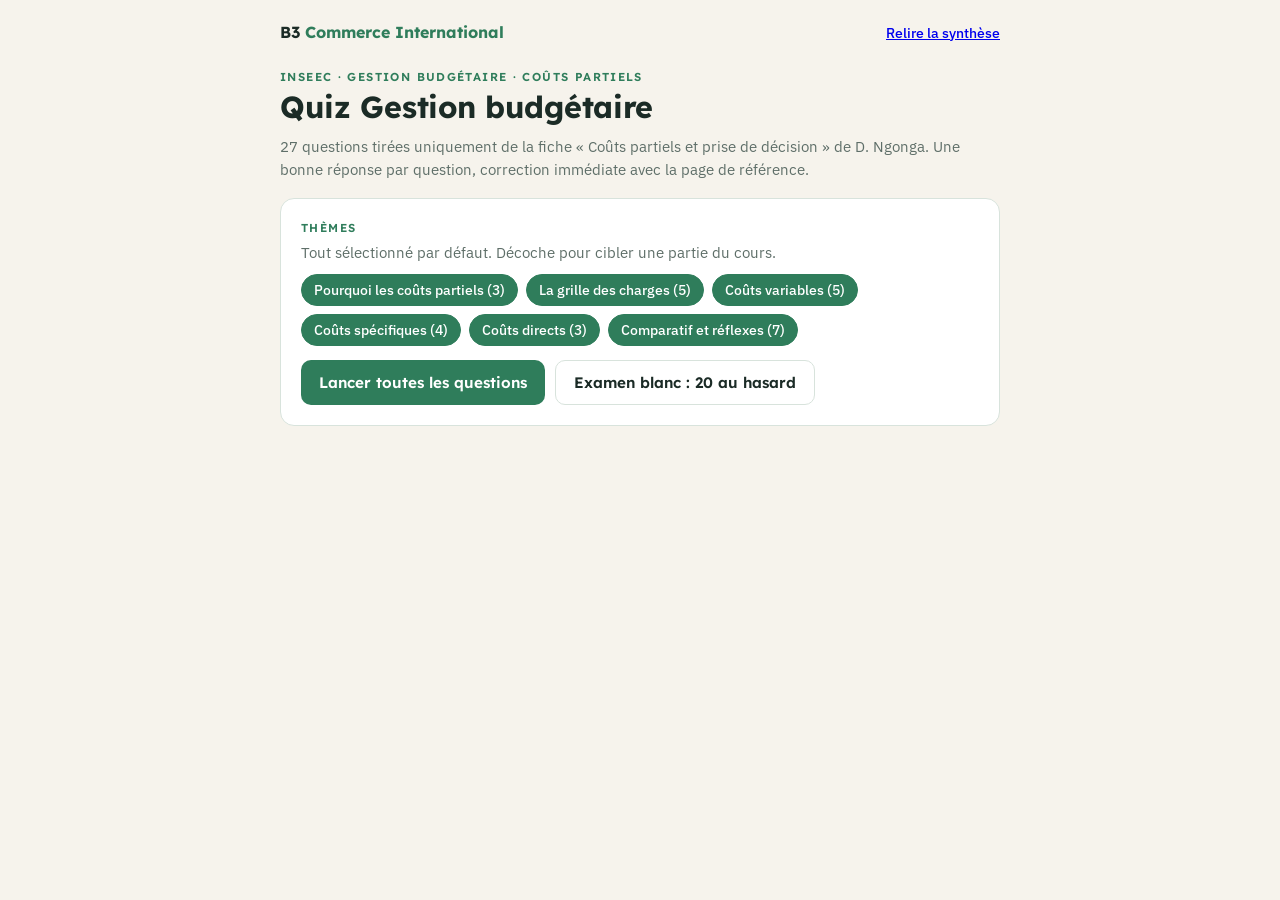
==== gestion-budgetaire/quiz.html @ b4d9fee5 "Gestion budgétaire : synthèse coûts partiels et quiz (27 questions)" ====
<!doctype html>
<html lang="fr">
<head>
<meta charset="utf-8">
<meta name="viewport" content="width=device-width, initial-scale=1, viewport-fit=cover">
<title>Quiz — Gestion budgétaire</title>
<link rel="stylesheet" href="https://fonts.googleapis.com/css2?family=Lexend:wght@500;600;700&family=IBM+Plex+Sans:wght@400;500;600&display=swap">
<style>
/* Layout: one focused card per question, progress rail on top, theme chips under the title; feels like a study app, not a form. */
:root {
  --bg: #f6f3ec; --surface: #ffffff; --fg: #1b2b26; --muted: #5f6f69; --line: #d8e3dc;
  --accent: #2f7d5b; --accent-ink: #ffffff; --warm: #e8694f; --ok-bg: #e4f2ea; --ok-fg: #1f5c41; --ko-bg: #fbe6e1; --ko-fg: #9b3a25;
  --display: "Lexend", "Segoe UI", system-ui, sans-serif; --body: "IBM Plex Sans", "Segoe UI", system-ui, sans-serif;
}
@media (prefers-color-scheme: dark) { :root:not([data-theme="light"]) {
  --bg: #141c19; --surface: #1d2823; --fg: #ecf1ee; --muted: #9fb0a8; --line: #2f3d37;
  --accent: #5cc08f; --accent-ink: #0f1a15; --warm: #f08a70; --ok-bg: #1e3a2d; --ok-fg: #a8e6c4; --ko-bg: #46241c; --ko-fg: #ffb8a4; color-scheme: dark } }
:root[data-theme="dark"] {
  --bg: #141c19; --surface: #1d2823; --fg: #ecf1ee; --muted: #9fb0a8; --line: #2f3d37;
  --accent: #5cc08f; --accent-ink: #0f1a15; --warm: #f08a70; --ok-bg: #1e3a2d; --ok-fg: #a8e6c4; --ko-bg: #46241c; --ko-fg: #ffb8a4; color-scheme: dark }
html,body{margin:0} * { box-sizing: border-box; } body { background: var(--bg); color: var(--fg); font-family: var(--body); font-size: 16px; line-height: 1.5; padding-left: max(16px, env(safe-area-inset-left, 0px)); padding-right: max(16px, env(safe-area-inset-right, 0px)); padding-block: 20px 48px; }
.wrap { max-width: 720px; margin: 0 auto; display: grid; gap: 18px; }
h1 { font-family: var(--display); font-weight: 700; font-size: clamp(1.4rem, 4vw, 1.9rem); margin: 0; letter-spacing: -0.01em; text-wrap: balance; }
.sub { color: var(--muted); margin: 4px 0 0; font-size: .95rem; }
.eyebrow { font-family: var(--display); font-size: .72rem; letter-spacing: .12em; text-transform: uppercase; color: var(--accent); font-weight: 600; }
.panel { background: var(--surface); border: 1px solid var(--line); border-radius: 14px; padding: 20px; }
.chips { display: flex; flex-wrap: wrap; gap: 8px; }
.chip { border: 1px solid var(--line); background: transparent; color: var(--fg); border-radius: 999px; padding: 6px 12px; font: 500 .85rem var(--body); cursor: pointer; }
.chip[aria-pressed="true"] { background: var(--accent); color: var(--accent-ink); border-color: var(--accent); }
.chip:focus-visible, .btn:focus-visible, .opt:focus-visible { outline: 3px solid var(--warm); outline-offset: 2px; }
.modes { display: flex; flex-wrap: wrap; gap: 10px; margin-top: 14px; }
.btn { border: 0; border-radius: 10px; padding: 12px 18px; font: 600 .95rem var(--display); cursor: pointer; background: var(--accent); color: var(--accent-ink); }
.btn.ghost { background: transparent; color: var(--fg); border: 1px solid var(--line); }
.rail { height: 8px; background: var(--line); border-radius: 999px; overflow: hidden; }
.rail > i { display: block; height: 100%; width: 0; background: var(--accent); transition: width .25s; }
.meta { display: flex; justify-content: space-between; gap: 12px; font-size: .85rem; color: var(--muted); font-variant-numeric: tabular-nums; flex-wrap: wrap; }
.qtext { font-family: var(--display); font-weight: 600; font-size: 1.15rem; margin: 8px 0 16px; text-wrap: balance; }
.opts { display: grid; gap: 10px; }
.opt { display: grid; grid-template-columns: 32px 1fr; gap: 12px; align-items: start; text-align: left; width: 100%; background: transparent; color: var(--fg); border: 1px solid var(--line); border-radius: 10px; padding: 12px 14px; font: 400 .98rem var(--body); cursor: pointer; line-height: 1.45; }
.opt:hover:not(:disabled) { border-color: var(--accent); }
.opt b { font-family: var(--display); color: var(--muted); }
.opt.ok { background: var(--ok-bg); border-color: var(--ok-fg); color: var(--ok-fg); } .opt.ok b { color: var(--ok-fg); }
.opt.ko { background: var(--ko-bg); border-color: var(--ko-fg); color: var(--ko-fg); } .opt.ko b { color: var(--ko-fg); }
.opt:disabled { cursor: default; }
.feedback { margin-top: 14px; border-radius: 10px; padding: 12px 14px; font-size: .95rem; }
.feedback.ok { background: var(--ok-bg); color: var(--ok-fg); } .feedback.ko { background: var(--ko-bg); color: var(--ko-fg); }
.feedback .slide { display: inline-block; margin-top: 6px; font: 600 .78rem var(--display); letter-spacing: .06em; text-transform: uppercase; opacity: .85; }
.actions { display: flex; justify-content: space-between; gap: 10px; margin-top: 16px; flex-wrap: wrap; }
.score { text-align: center; }
.big { font-family: var(--display); font-size: clamp(2.6rem, 10vw, 4rem); font-weight: 700; line-height: 1; color: var(--accent); font-variant-numeric: tabular-nums; }
.verdict { font-size: 1.05rem; margin: 10px 0 4px; }
.review { display: grid; gap: 8px; margin-top: 16px; text-align: left; }
.review details { border: 1px solid var(--line); border-radius: 10px; padding: 10px 12px; }
.review summary { cursor: pointer; font-weight: 500; }
.review summary.bad { color: var(--ko-fg); } .review summary.good { color: var(--ok-fg); }
.review p { margin: 8px 0 0; font-size: .92rem; color: var(--muted); }
.best { font-size: .85rem; color: var(--muted); }
@media (prefers-reduced-motion: reduce) { .rail > i { transition: none; } }
</style>
</head>
<body>
<div class="wrap">
  <nav class="top" style="display:flex;justify-content:space-between;align-items:center;gap:12px;flex-wrap:wrap;margin-bottom:6px"><a class="brand" href="../index.html" style="font-family:var(--display);font-weight:700;text-decoration:none;color:var(--fg)">B3 <span style="color:var(--accent)">Commerce International</span></a><a href="synthese.html" style="font:500 .9rem var(--body)">Relire la synthèse</a></nav>
  <header>
    <div class="eyebrow">INSEEC · Gestion budgétaire · coûts partiels</div>
    <h1>Quiz Gestion budgétaire</h1>
    <p class="sub">27 questions tirées uniquement de la fiche « Coûts partiels et prise de décision » de D. Ngonga. Une bonne réponse par question, correction immédiate avec la page de référence.</p>
  </header>

  <section class="panel" id="home">
    <div class="eyebrow">Thèmes</div>
    <p class="sub" style="margin-bottom:10px">Tout sélectionné par défaut. Décoche pour cibler une partie du cours.</p>
    <div class="chips" id="chips"></div>
    <div class="modes">
      <button class="btn" id="startAll">Lancer toutes les questions</button>
      <button class="btn ghost" id="startExam">Examen blanc : 20 au hasard</button>
    </div>
    <p class="best" id="best" hidden></p>
  </section>

  <section class="panel" id="quiz" hidden>
    <div class="meta"><span id="counter"></span><span id="theme"></span><span id="live"></span></div>
    <div class="rail" style="margin:10px 0 6px"><i id="bar"></i></div>
    <p class="qtext" id="qtext"></p>
    <div class="opts" id="opts"></div>
    <div class="feedback" id="fb" hidden></div>
    <div class="actions">
      <button class="btn ghost" id="quit">Arrêter</button>
      <button class="btn" id="next" hidden>Question suivante</button>
    </div>
  </section>

  <section class="panel score" id="result" hidden>
    <div class="eyebrow">Résultat</div>
    <div class="big" id="scoreBig"></div>
    <p class="verdict" id="verdict"></p>
    <p class="sub" id="scoreSub"></p>
    <div class="modes" style="justify-content:center">
      <button class="btn" id="retryWrong" hidden>Rejouer mes erreurs</button>
      <button class="btn ghost" id="backHome">Retour aux thèmes</button>
    </div>
    <div class="review" id="review"></div>
  </section>
</div>
<script>
const BANK = [{"t":"Pourquoi les coûts partiels","q":"Quel est le reproche principal fait aux coûts complets ?","o":["Ils ignorent le chiffre d'affaires","L'affectation des charges indirectes est discutable et arbitraire","Ils ne donnent pas de coût de revient","Ils sont trop rapides"],"a":1,"e":"L'unité d'œuvre passe encore, l'assiette de frais est arbitraire.","s":"Synthèse p.2"},{"t":"Pourquoi les coûts partiels","q":"Pour quel horizon les coûts partiels sont-ils adaptés ?","o":["Long terme","Court terme : sous-traiter, abandonner un produit, ajuster un prix","Fixer un prix de vente qui couvre tout","Les comptes annuels"],"a":1,"e":"Fixer un prix qui couvre tout relève des coûts complets.","s":"Synthèse p.2 et p.15"},{"t":"Pourquoi les coûts partiels","q":"Quelle nouvelle lecture des charges apportent les coûts partiels ?","o":["Directes / indirectes uniquement","Variables / fixes, et plus seulement directes / indirectes","Fixes / exceptionnelles","Internes / externes"],"a":1,"e":"Chaque charge porte deux étiquettes : variable ou fixe, directe ou indirecte.","s":"Synthèse p.2-3"},{"t":"La grille des charges","q":"Le salaire du directeur de production du produit A est une charge :","o":["Variable directe","Fixe directe","Fixe indirecte","Variable indirecte"],"a":1,"e":"Elle est constante et rattachée sans ambiguïté à un produit.","s":"Synthèse p.3"},{"t":"La grille des charges","q":"Le salaire du DG est une charge :","o":["Fixe directe","Fixe indirecte","Variable directe","Variable indirecte"],"a":1,"e":"Il travaille pour tous les produits.","s":"Synthèse p.3 et p.16"},{"t":"La grille des charges","q":"L'énergie partagée entre les produits est une charge :","o":["Variable indirecte","Fixe directe","Variable directe","Fixe indirecte"],"a":0,"e":"Elle bouge avec l'activité mais est commune à tous.","s":"Synthèse p.3"},{"t":"La grille des charges","q":"Les matières premières et une commission par vente sont des charges :","o":["Fixes indirectes","Variables directes","Fixes directes","Variables indirectes"],"a":1,"e":"Elles varient avec l'activité et se rattachent à un produit.","s":"Synthèse p.3"},{"t":"La grille des charges","q":"Dans le compte de résultat différentiel, de quoi part-on ?","o":["Du coût de revient","Du chiffre d'affaires","Des charges fixes","Du résultat"],"a":1,"e":"On retire seulement les coûts qu'on sait imputer, pour obtenir une marge par produit et un résultat global.","s":"Synthèse p.4"},{"t":"Coûts variables","q":"Comment se calcule la marge sur coûts variables (MCV) ?","o":["CA − coûts fixes","CA − coûts variables","CA − coûts directs","CA − coût de revient"],"a":1,"e":"Puis MCV totale − coûts fixes en bloc = résultat global.","s":"Synthèse p.6"},{"t":"Coûts variables","q":"Un produit a une MCV positive : que fait-on ?","o":["On l'abandonne","On le garde : il aide à payer les charges fixes","On augmente son prix","On le sous-traite"],"a":1,"e":"MCV ≤ 0 → abandon à court terme.","s":"Synthèse p.6"},{"t":"Coûts variables","q":"Dans l'exemple CASSIS, quelle est la MCV de la chaise B ?","o":["−8 000 €","+22 500 €","+60 000 €","+12 000 €"],"a":1,"e":"B perd 8 000 € en coûts complets mais rapporte 22 500 € de marge ; sans elle, A seule (60 000) ne couvre pas 70 500 € de CF.","s":"Synthèse p.7"},{"t":"Coûts variables","q":"Dans le cas BASALT, pourquoi garde-t-on la République tchèque ?","o":["Son CA est le plus élevé","Sa MCV est positive (+31 500 €) ; son déficit venait d'une répartition contestable des CF","Elle a le plus de séjours","Le résultat global augmente"],"a":1,"e":"Résultat global inchangé : 58 200 €.","s":"Synthèse p.8"},{"t":"Coûts variables","q":"Quelle limite de la méthode des coûts variables est citée ?","o":["Elle ne donne plus de résultat par produit, seulement global","Elle ignore le CA","Elle est réservée au long terme","Elle impute les charges fixes"],"a":0,"e":"Évaluer les charges variables indirectes demande aussi de l'expertise.","s":"Synthèse p.6"},{"t":"Coûts spécifiques","q":"Le coût spécifique d'un produit, c'est :","o":["Ses coûts variables seuls","Ses coûts variables + ses coûts fixes directs","Tous ses coûts","Ses coûts fixes indirects"],"a":1,"e":"CA − CV = MCV ; MCV − CF directes = MCS.","s":"Synthèse p.9-10"},{"t":"Coûts spécifiques","q":"Une MCS négative conduit à :","o":["Garder le produit","Restructurer (réduire les CF directes) ou abandonner","Augmenter la production","Répartir les CF communes"],"a":1,"e":"Les charges fixes directes disparaissent avec le produit.","s":"Synthèse p.10"},{"t":"Coûts spécifiques","q":"Dans le cas DELCOURT, quelle est la MCS du modèle ALBER ?","o":["+275 000 €","−40 550 €","+118 000 €","+31 750 €"],"a":1,"e":"MCV +275 000 − CF directes 315 550 = −40 550 € : restructurer ALBER ou l'abandonner.","s":"Synthèse p.11"},{"t":"Coûts spécifiques","q":"Dans DELCOURT, le résultat global de l'entreprise est :","o":["+77 450 €","+31 750 €","+118 000 €","−40 550 €"],"a":1,"e":"MCS totale 77 450 − CF communes 45 700 = 31 750 €.","s":"Synthèse p.11"},{"t":"Coûts directs","q":"Dans la méthode des coûts directs, on impute :","o":["Seulement les coûts variables","Tout ce qui est direct (variable ou fixe), rien d'indirect","Tout ce qui est fixe","Les coûts indirects"],"a":1,"e":"CA − coûts directs = MCD ; MCD − coûts indirects (en bloc) = résultat global.","s":"Synthèse p.12-13"},{"t":"Coûts directs","q":"Quand la méthode des coûts directs est-elle idéale ?","o":["Quand il n'y a pas de charges fixes","Quand les charges indirectes pèsent lourd et qu'on ne sait pas les répartir","Quand tous les coûts sont variables","Pour fixer un prix"],"a":1,"e":"Exemple BAEGA : MCD +30 000 et +25 000, résultat +12 000 €.","s":"Synthèse p.13"},{"t":"Coûts directs","q":"Dans l'exemple BAEGA, la MCD de la montre A est :","o":["+25 000 €","+30 000 €","+55 000 €","+12 000 €"],"a":1,"e":"120 000 − 90 000 = 30 000 € ; montre B : 112 500 − 87 500 = 25 000 €.","s":"Synthèse p.13"},{"t":"Comparatif et réflexes","q":"Quelle marge décide dans chacune des trois méthodes ?","o":["MCV, MCS, MCD","MCD, MCV, MCS","Résultat, MCV, MCS","MCS, MCD, MCV"],"a":0,"e":"Coûts variables → MCV ; coûts spécifiques → MCS ; coûts directs → MCD.","s":"Synthèse p.14"},{"t":"Comparatif et réflexes","q":"Quand privilégier la méthode des coûts spécifiques ?","o":["Quand on ne sait rien répartir","Quand on sait identifier des charges fixes directes par produit","Quand il n'y a que des charges variables","Pour les comptes annuels"],"a":1,"e":"Coûts variables : beaucoup de CF indirectes impossibles à répartir ; coûts directs : charges indirectes lourdes.","s":"Synthèse p.14"},{"t":"Comparatif et réflexes","q":"Entre coûts complets, variables, spécifiques et directs, le résultat global…","o":["Change selon la méthode","Ne change jamais, seule la ventilation change","Est toujours nul","Est le plus élevé en coûts directs"],"a":1,"e":"Même total : 12 000 € chez CASSIS, COMM1 et BAEGA.","s":"Synthèse p.15"},{"t":"Comparatif et réflexes","q":"Un texte donne le « coût de revient » de chaque produit. De quelle méthode s'agit-il ?","o":["Coûts variables","Coûts complets","Coûts spécifiques","Coûts directs"],"a":1,"e":"Pour les coûts partiels il faut la répartition variable / fixe ou direct / indirect.","s":"Synthèse p.15-16"},{"t":"Comparatif et réflexes","q":"« Charges fixes globales, non imputables, communes » désigne des charges :","o":["Directes","Indirectes","Variables","De production"],"a":1,"e":"« Charges fixes de production du modèle X » → directes.","s":"Synthèse p.15"},{"t":"Comparatif et réflexes","q":"Un produit a une MCV de +5 000 € mais un résultat de −3 000 € en coûts complets. On le supprime ?","o":["Oui, il est déficitaire","Non : sa marge couvre une partie des CF communes, le supprimer aggraverait le résultat","Oui, si son CA est faible","On ne peut pas savoir"],"a":1,"e":"Une marge positive = on garde.","s":"Synthèse p.16"},{"t":"Comparatif et réflexes","q":"Quel est le module suivant annoncé ?","o":["Les coûts complets","Seuil de rentabilité et risque d'exploitation","Le budget de trésorerie","Les écarts sur charges"],"a":1,"e":"Fin de la fiche : « Module suivant : seuil de rentabilité et risque d'exploitation ».","s":"Synthèse p.17"}];
const THEMES = [...new Set(BANK.map(q => q.t))];
const $ = id => document.getElementById(id);
let selected = new Set(THEMES), queue = [], idx = 0, score = 0, wrong = [], mode = "all";
const ls = { get(k){ try { return localStorage.getItem(k); } catch(e){ return null; } }, set(k,v){ try { localStorage.setItem(k,v); } catch(e){} } };

function renderChips(){
  $("chips").innerHTML = "";
  THEMES.forEach(t => {
    const n = BANK.filter(q => q.t === t).length;
    const b = document.createElement("button");
    b.className = "chip"; b.type = "button"; b.textContent = `${t} (${n})`;
    b.setAttribute("aria-pressed", selected.has(t));
    b.onclick = () => { selected.has(t) ? selected.delete(t) : selected.add(t); if (!selected.size) selected.add(t); renderChips(); };
    $("chips").appendChild(b);
  });
  const best = ls.get("best-exam");
  $("best").hidden = !best; if (best) $("best").textContent = `Meilleur examen blanc : ${best}/20`;
}
function shuffle(a){ for (let i = a.length - 1; i > 0; i--) { const j = Math.floor(Math.random() * (i + 1)); [a[i], a[j]] = [a[j], a[i]]; } return a; }
function start(list, m){
  mode = m; queue = list; idx = 0; score = 0; wrong = [];
  $("home").hidden = true; $("result").hidden = true; $("quiz").hidden = false;
  show();
}
function show(){
  const q = queue[idx];
  $("counter").textContent = `Question ${idx + 1} / ${queue.length}`;
  $("theme").textContent = q.t;
  $("live").textContent = `Score ${score}`;
  $("bar").style.width = (idx / queue.length * 100) + "%";
  $("qtext").textContent = q.q;
  $("fb").hidden = true; $("next").hidden = true;
  const opts = $("opts"); opts.innerHTML = "";
  q.o.forEach((o, i) => {
    const b = document.createElement("button"); b.className = "opt"; b.type = "button";
    b.innerHTML = `<b>${"ABCD"[i]}</b><span></span>`; b.lastChild.textContent = o;
    b.onclick = () => answer(i);
    opts.appendChild(b);
  });
  window.scrollTo({ top: 0, behavior: "smooth" });
}
function answer(i){
  const q = queue[idx]; const btns = [...$("opts").children];
  btns.forEach((b, j) => { b.disabled = true; if (j === q.a) b.classList.add("ok"); else if (j === i) b.classList.add("ko"); });
  const good = i === q.a; if (good) score++; else wrong.push(q);
  const fb = $("fb"); fb.hidden = false; fb.className = "feedback " + (good ? "ok" : "ko");
  fb.innerHTML = `<strong>${good ? "Bonne réponse." : "Non, la bonne réponse est " + "ABCD"[q.a] + "."}</strong> <span></span><br><span class="slide">Source : ${q.s}</span>`;
  fb.querySelector("span").textContent = q.e;
  $("live").textContent = `Score ${score}`;
  $("next").hidden = false; $("next").textContent = idx + 1 < queue.length ? "Question suivante" : "Voir le résultat";
  $("next").focus();
}
$("next").onclick = () => { idx++; idx < queue.length ? show() : finish(); };
$("quit").onclick = () => { $("quiz").hidden = true; $("home").hidden = false; };
function finish(){
  $("quiz").hidden = true; $("result").hidden = false;
  const n = queue.length, pct = Math.round(score / n * 100);
  $("scoreBig").textContent = `${score} / ${n}`;
  $("verdict").textContent = pct >= 90 ? "Tu es prêt pour l'examen." : pct >= 70 ? "Solide. Revois les thèmes en rouge ci-dessous." : pct >= 50 ? "Ça passe, mais relis les parties citées avant l'examen." : "Reprends le cours thème par thème, puis rejoue tes erreurs.";
  $("scoreSub").textContent = `${pct} % de bonnes réponses · ${wrong.length} erreur${wrong.length > 1 ? "s" : ""}`;
  if (mode === "exam") { const b = Number(ls.get("best-exam") || 0); if (score > b) ls.set("best-exam", String(score)); }
  $("retryWrong").hidden = !wrong.length;
  const rv = $("review"); rv.innerHTML = "";
  queue.forEach((q, k) => {
    const d = document.createElement("details"); const bad = wrong.includes(q);
    const s = document.createElement("summary"); s.className = bad ? "bad" : "good"; s.textContent = `${k + 1}. ${q.q}`;
    const p = document.createElement("p"); p.textContent = `Réponse ${"ABCD"[q.a]} : ${q.o[q.a]} — ${q.e} (source : ${q.s})`;
    d.append(s, p); if (bad) d.open = true; rv.appendChild(d);
  });
  window.scrollTo({ top: 0, behavior: "smooth" });
}
$("retryWrong").onclick = () => start(shuffle([...wrong]), "retry");
$("backHome").onclick = () => { $("result").hidden = true; $("home").hidden = false; renderChips(); };
$("startAll").onclick = () => start(BANK.filter(q => selected.has(q.t)), "all");
$("startExam").onclick = () => start(shuffle(BANK.filter(q => selected.has(q.t))).slice(0, 20), "exam");
renderChips();
</script>
</body>
</html>
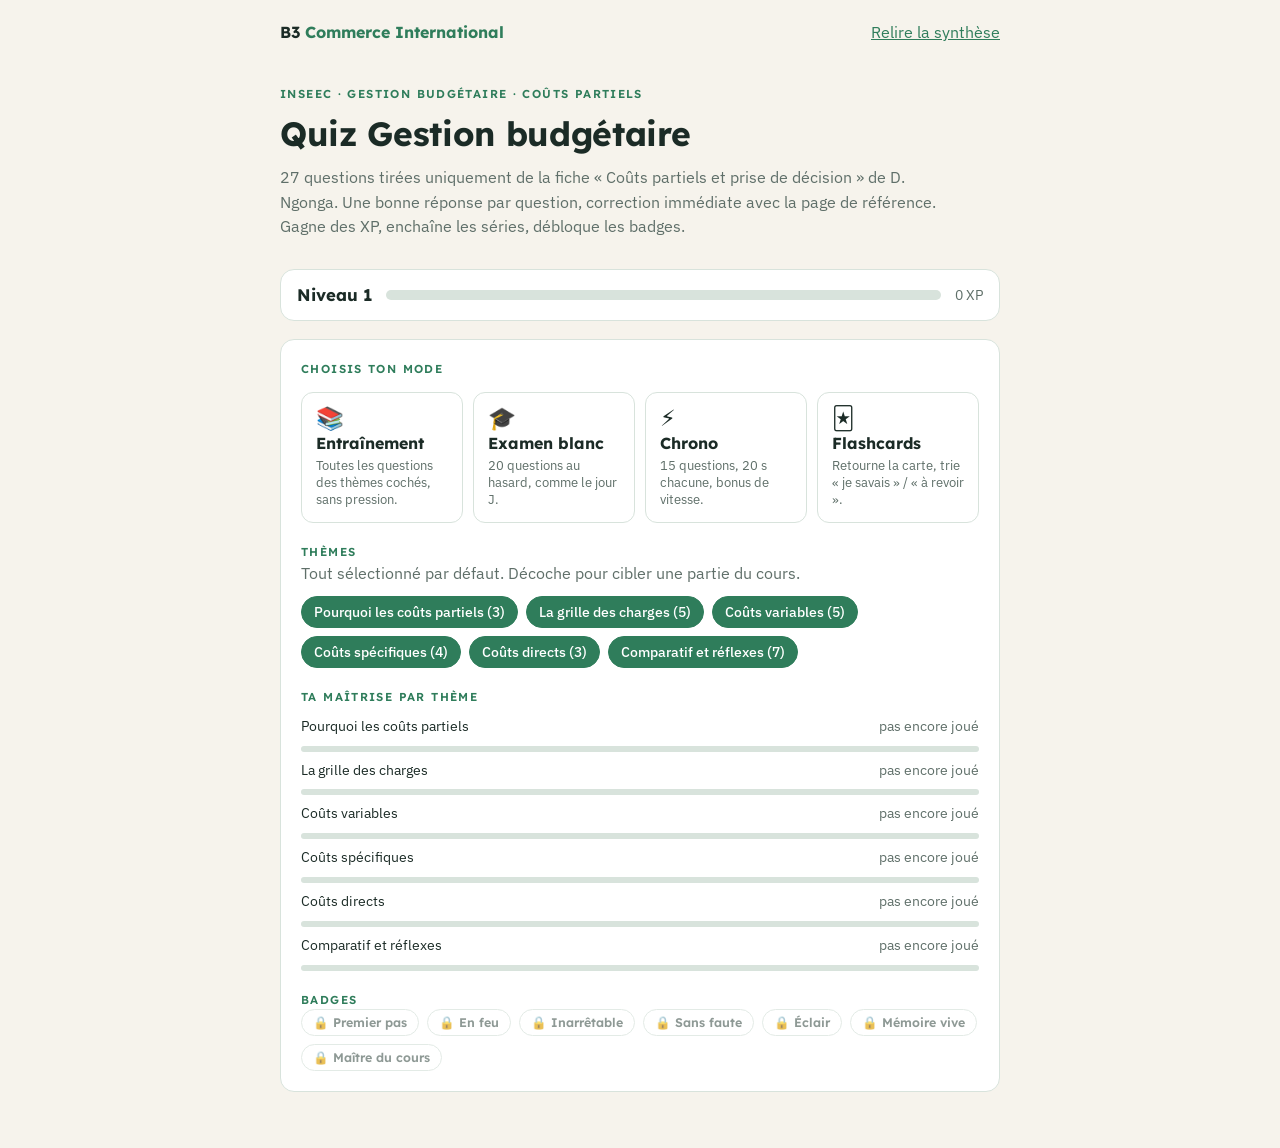
==== commit f315f2cb: "Gestion budgétaire : version ludique" ====
--- a/gestion-budgetaire/quiz.html
+++ b/gestion-budgetaire/quiz.html
@@ -5,81 +5,112 @@
 <meta name="viewport" content="width=device-width, initial-scale=1, viewport-fit=cover">
 <title>Quiz — Gestion budgétaire</title>
 <link rel="stylesheet" href="https://fonts.googleapis.com/css2?family=Lexend:wght@500;600;700&family=IBM+Plex+Sans:wght@400;500;600&display=swap">
+<link rel="stylesheet" href="../site.css">
 <style>
-/* Layout: one focused card per question, progress rail on top, theme chips under the title; feels like a study app, not a form. */
-:root {
-  --bg: #f6f3ec; --surface: #ffffff; --fg: #1b2b26; --muted: #5f6f69; --line: #d8e3dc;
-  --accent: #2f7d5b; --accent-ink: #ffffff; --warm: #e8694f; --ok-bg: #e4f2ea; --ok-fg: #1f5c41; --ko-bg: #fbe6e1; --ko-fg: #9b3a25;
-  --display: "Lexend", "Segoe UI", system-ui, sans-serif; --body: "IBM Plex Sans", "Segoe UI", system-ui, sans-serif;
-}
-@media (prefers-color-scheme: dark) { :root:not([data-theme="light"]) {
-  --bg: #141c19; --surface: #1d2823; --fg: #ecf1ee; --muted: #9fb0a8; --line: #2f3d37;
-  --accent: #5cc08f; --accent-ink: #0f1a15; --warm: #f08a70; --ok-bg: #1e3a2d; --ok-fg: #a8e6c4; --ko-bg: #46241c; --ko-fg: #ffb8a4; color-scheme: dark } }
-:root[data-theme="dark"] {
-  --bg: #141c19; --surface: #1d2823; --fg: #ecf1ee; --muted: #9fb0a8; --line: #2f3d37;
-  --accent: #5cc08f; --accent-ink: #0f1a15; --warm: #f08a70; --ok-bg: #1e3a2d; --ok-fg: #a8e6c4; --ko-bg: #46241c; --ko-fg: #ffb8a4; color-scheme: dark }
-html,body{margin:0} * { box-sizing: border-box; } body { background: var(--bg); color: var(--fg); font-family: var(--body); font-size: 16px; line-height: 1.5; padding-left: max(16px, env(safe-area-inset-left, 0px)); padding-right: max(16px, env(safe-area-inset-right, 0px)); padding-block: 20px 48px; }
-.wrap { max-width: 720px; margin: 0 auto; display: grid; gap: 18px; }
-h1 { font-family: var(--display); font-weight: 700; font-size: clamp(1.4rem, 4vw, 1.9rem); margin: 0; letter-spacing: -0.01em; text-wrap: balance; }
-.sub { color: var(--muted); margin: 4px 0 0; font-size: .95rem; }
-.eyebrow { font-family: var(--display); font-size: .72rem; letter-spacing: .12em; text-transform: uppercase; color: var(--accent); font-weight: 600; }
-.panel { background: var(--surface); border: 1px solid var(--line); border-radius: 14px; padding: 20px; }
+/* Quiz layout: one card per question, XP bar and streak flame on top, modes as big tiles. */
+.wrap { display: grid; gap: 18px; max-width: 720px; }
+.hud { display: flex; gap: 14px; align-items: center; flex-wrap: wrap; background: var(--surface); border: 1px solid var(--line); border-radius: 14px; padding: 12px 16px; }
+.hud .lvl { font-family: var(--display); font-weight: 700; font-size: 1.05rem; }
+.hud .xpbar { flex: 1; min-width: 140px; height: 10px; background: var(--line); border-radius: 999px; overflow: hidden; }
+.hud .xpbar i { display: block; height: 100%; background: linear-gradient(90deg, var(--accent), var(--warm)); width: 0; transition: width .4s; }
+.hud .xp { font-size: .85rem; color: var(--muted); font-variant-numeric: tabular-nums; }
+.badges { display: flex; flex-wrap: wrap; gap: 8px; }
+.badge { display: inline-flex; align-items: center; gap: 6px; border: 1px solid var(--line); border-radius: 999px; padding: 5px 11px; font: 600 .78rem var(--display); background: var(--tint); color: var(--accent); }
+.badge.locked { background: transparent; color: var(--muted); opacity: .7; }
+.modes { display: grid; grid-template-columns: repeat(auto-fit, minmax(150px, 1fr)); gap: 10px; margin-top: 14px; }
+.mode { text-align: left; background: var(--surface); border: 1px solid var(--line); border-radius: 12px; padding: 14px; cursor: pointer; color: var(--fg); font-family: var(--body); display: grid; gap: 4px; }
+.mode:hover, .mode:focus-visible { border-color: var(--accent); }
+.mode b { font-family: var(--display); font-size: 1rem; }
+.mode small { color: var(--muted); font-size: .82rem; }
+.mode .ic { font-size: 1.4rem; line-height: 1; }
+.mastery { display: grid; gap: 8px; margin-top: 10px; }
+.mrow { display: grid; grid-template-columns: 1fr auto; gap: 8px; align-items: center; font-size: .88rem; }
+.mrow .bar { grid-column: 1 / -1; height: 6px; background: var(--line); border-radius: 999px; overflow: hidden; }
+.mrow .bar i { display: block; height: 100%; background: var(--accent); }
+.mrow .pct { color: var(--muted); font-variant-numeric: tabular-nums; }
 .chips { display: flex; flex-wrap: wrap; gap: 8px; }
 .chip { border: 1px solid var(--line); background: transparent; color: var(--fg); border-radius: 999px; padding: 6px 12px; font: 500 .85rem var(--body); cursor: pointer; }
 .chip[aria-pressed="true"] { background: var(--accent); color: var(--accent-ink); border-color: var(--accent); }
-.chip:focus-visible, .btn:focus-visible, .opt:focus-visible { outline: 3px solid var(--warm); outline-offset: 2px; }
-.modes { display: flex; flex-wrap: wrap; gap: 10px; margin-top: 14px; }
-.btn { border: 0; border-radius: 10px; padding: 12px 18px; font: 600 .95rem var(--display); cursor: pointer; background: var(--accent); color: var(--accent-ink); }
-.btn.ghost { background: transparent; color: var(--fg); border: 1px solid var(--line); }
 .rail { height: 8px; background: var(--line); border-radius: 999px; overflow: hidden; }
 .rail > i { display: block; height: 100%; width: 0; background: var(--accent); transition: width .25s; }
-.meta { display: flex; justify-content: space-between; gap: 12px; font-size: .85rem; color: var(--muted); font-variant-numeric: tabular-nums; flex-wrap: wrap; }
+.meta { display: flex; justify-content: space-between; gap: 12px; font-size: .85rem; color: var(--muted); font-variant-numeric: tabular-nums; flex-wrap: wrap; align-items: center; }
+.streak { font-family: var(--display); font-weight: 700; color: var(--warm); }
+.streak.hot { animation: pop .3s; }
+.timer { font-family: var(--display); font-weight: 700; color: var(--accent); min-width: 3ch; text-align: right; }
+.timer.low { color: var(--warm); animation: pop .4s infinite alternate; }
+@keyframes pop { from { transform: scale(1); } to { transform: scale(1.18); } }
 .qtext { font-family: var(--display); font-weight: 600; font-size: 1.15rem; margin: 8px 0 16px; text-wrap: balance; }
 .opts { display: grid; gap: 10px; }
-.opt { display: grid; grid-template-columns: 32px 1fr; gap: 12px; align-items: start; text-align: left; width: 100%; background: transparent; color: var(--fg); border: 1px solid var(--line); border-radius: 10px; padding: 12px 14px; font: 400 .98rem var(--body); cursor: pointer; line-height: 1.45; }
-.opt:hover:not(:disabled) { border-color: var(--accent); }
+.opt { display: grid; grid-template-columns: 32px 1fr; gap: 12px; align-items: start; text-align: left; width: 100%; background: transparent; color: var(--fg); border: 1px solid var(--line); border-radius: 10px; padding: 12px 14px; font: 400 .98rem var(--body); cursor: pointer; line-height: 1.45; transition: transform .12s; }
+.opt:hover:not(:disabled) { border-color: var(--accent); transform: translateX(3px); }
 .opt b { font-family: var(--display); color: var(--muted); }
 .opt.ok { background: var(--ok-bg); border-color: var(--ok-fg); color: var(--ok-fg); } .opt.ok b { color: var(--ok-fg); }
-.opt.ko { background: var(--ko-bg); border-color: var(--ko-fg); color: var(--ko-fg); } .opt.ko b { color: var(--ko-fg); }
+.opt.ko { background: var(--ko-bg); border-color: var(--ko-fg); color: var(--ko-fg); animation: shake .35s; } .opt.ko b { color: var(--ko-fg); }
+@keyframes shake { 0%,100% { transform: translateX(0); } 25% { transform: translateX(-6px); } 75% { transform: translateX(6px); } }
 .opt:disabled { cursor: default; }
 .feedback { margin-top: 14px; border-radius: 10px; padding: 12px 14px; font-size: .95rem; }
 .feedback.ok { background: var(--ok-bg); color: var(--ok-fg); } .feedback.ko { background: var(--ko-bg); color: var(--ko-fg); }
 .feedback .slide { display: inline-block; margin-top: 6px; font: 600 .78rem var(--display); letter-spacing: .06em; text-transform: uppercase; opacity: .85; }
+.feedback .pts { float: right; font: 700 .95rem var(--display); }
 .actions { display: flex; justify-content: space-between; gap: 10px; margin-top: 16px; flex-wrap: wrap; }
 .score { text-align: center; }
 .big { font-family: var(--display); font-size: clamp(2.6rem, 10vw, 4rem); font-weight: 700; line-height: 1; color: var(--accent); font-variant-numeric: tabular-nums; }
 .verdict { font-size: 1.05rem; margin: 10px 0 4px; }
+.newbadge { display: inline-block; margin: 8px 4px 0; padding: 8px 14px; border-radius: 999px; background: var(--warm); color: #fff; font: 700 .85rem var(--display); animation: pop .5s 3 alternate; }
 .review { display: grid; gap: 8px; margin-top: 16px; text-align: left; }
 .review details { border: 1px solid var(--line); border-radius: 10px; padding: 10px 12px; }
 .review summary { cursor: pointer; font-weight: 500; }
 .review summary.bad { color: var(--ko-fg); } .review summary.good { color: var(--ok-fg); }
 .review p { margin: 8px 0 0; font-size: .92rem; color: var(--muted); }
-.best { font-size: .85rem; color: var(--muted); }
-@media (prefers-reduced-motion: reduce) { .rail > i { transition: none; } }
+/* Flashcards */
+.fc { perspective: 1200px; min-height: 220px; cursor: pointer; }
+.fc .inner { position: relative; width: 100%; min-height: 220px; transition: transform .5s; transform-style: preserve-3d; }
+.fc.flipped .inner { transform: rotateY(180deg); }
+.fc .face { position: absolute; inset: 0; backface-visibility: hidden; background: var(--surface); border: 1px solid var(--line); border-radius: 14px; padding: 22px; display: grid; place-content: center; text-align: center; gap: 8px; }
+.fc .face.back { transform: rotateY(180deg); background: var(--tint); }
+.fc .face .q { font-family: var(--display); font-weight: 600; font-size: 1.1rem; text-wrap: balance; }
+.fc .face .hint { font-size: .8rem; color: var(--muted); }
+.fc .face .a { font-family: var(--display); font-weight: 700; color: var(--accent); }
+.fc .face .e { font-size: .92rem; color: var(--muted); }
+canvas.confetti { position: fixed; inset: 0; pointer-events: none; z-index: 9; }
+@media (prefers-reduced-motion: reduce) { .rail > i, .fc .inner, .hud .xpbar i { transition: none; } .opt.ko, .streak.hot, .timer.low, .newbadge { animation: none; } }
 </style>
 </head>
 <body>
+<canvas class="confetti" id="confetti" hidden></canvas>
 <div class="wrap">
-  <nav class="top" style="display:flex;justify-content:space-between;align-items:center;gap:12px;flex-wrap:wrap;margin-bottom:6px"><a class="brand" href="../index.html" style="font-family:var(--display);font-weight:700;text-decoration:none;color:var(--fg)">B3 <span style="color:var(--accent)">Commerce International</span></a><a href="synthese.html" style="font:500 .9rem var(--body)">Relire la synthèse</a></nav>
+  <nav class="top"><a class="brand" href="../index.html">B3 <span>Commerce International</span></a><a href="synthese.html">Relire la synthèse</a></nav>
   <header>
     <div class="eyebrow">INSEEC · Gestion budgétaire · coûts partiels</div>
     <h1>Quiz Gestion budgétaire</h1>
-    <p class="sub">27 questions tirées uniquement de la fiche « Coûts partiels et prise de décision » de D. Ngonga. Une bonne réponse par question, correction immédiate avec la page de référence.</p>
+    <p class="sub">27 questions tirées uniquement de la fiche « Coûts partiels et prise de décision » de D. Ngonga. Une bonne réponse par question, correction immédiate avec la page de référence. Gagne des XP, enchaîne les séries, débloque les badges.</p>
   </header>
 
+  <div class="hud">
+    <span class="lvl" id="lvl">Niveau 1</span>
+    <div class="xpbar"><i id="xpfill"></i></div>
+    <span class="xp" id="xptxt">0 XP</span>
+  </div>
+
   <section class="panel" id="home">
-    <div class="eyebrow">Thèmes</div>
+    <div class="eyebrow">Choisis ton mode</div>
+    <div class="modes">
+      <button class="mode" id="startAll"><span class="ic">📚</span><b>Entraînement</b><small>Toutes les questions des thèmes cochés, sans pression.</small></button>
+      <button class="mode" id="startExam"><span class="ic">🎓</span><b>Examen blanc</b><small>20 questions au hasard, comme le jour J.</small></button>
+      <button class="mode" id="startChrono"><span class="ic">⚡</span><b>Chrono</b><small>15 questions, 20 s chacune, bonus de vitesse.</small></button>
+      <button class="mode" id="startCards"><span class="ic">🃏</span><b>Flashcards</b><small>Retourne la carte, trie « je savais » / « à revoir ».</small></button>
+    </div>
+    <div class="eyebrow" style="margin-top:20px">Thèmes</div>
     <p class="sub" style="margin-bottom:10px">Tout sélectionné par défaut. Décoche pour cibler une partie du cours.</p>
     <div class="chips" id="chips"></div>
-    <div class="modes">
-      <button class="btn" id="startAll">Lancer toutes les questions</button>
-      <button class="btn ghost" id="startExam">Examen blanc : 20 au hasard</button>
-    </div>
-    <p class="best" id="best" hidden></p>
+    <div class="eyebrow" style="margin-top:20px">Ta maîtrise par thème</div>
+    <div class="mastery" id="mastery"></div>
+    <div class="eyebrow" style="margin-top:20px">Badges</div>
+    <div class="badges" id="badges"></div>
   </section>
 
   <section class="panel" id="quiz" hidden>
-    <div class="meta"><span id="counter"></span><span id="theme"></span><span id="live"></span></div>
+    <div class="meta"><span id="counter"></span><span id="theme"></span><span class="streak" id="streak"></span><span class="timer" id="timer" hidden></span></div>
     <div class="rail" style="margin:10px 0 6px"><i id="bar"></i></div>
     <p class="qtext" id="qtext"></p>
     <div class="opts" id="opts"></div>
@@ -90,25 +121,55 @@
     </div>
   </section>
 
+  <section class="panel" id="cards" hidden>
+    <div class="meta"><span id="ccounter"></span><span id="ctheme"></span><span id="cleft"></span></div>
+    <div class="rail" style="margin:10px 0 14px"><i id="cbar"></i></div>
+    <div class="fc" id="fc"><div class="inner"><div class="face front"><div class="q" id="cq"></div><div class="hint">Clique pour retourner</div></div><div class="face back"><div class="a" id="ca"></div><div class="e" id="ce"></div></div></div></div>
+    <div class="actions">
+      <button class="btn ghost" id="cquit">Arrêter</button>
+      <span><button class="btn ghost" id="cagain">À revoir</button> <button class="btn" id="cknew">Je savais</button></span>
+    </div>
+  </section>
+
   <section class="panel score" id="result" hidden>
     <div class="eyebrow">Résultat</div>
     <div class="big" id="scoreBig"></div>
     <p class="verdict" id="verdict"></p>
     <p class="sub" id="scoreSub"></p>
-    <div class="modes" style="justify-content:center">
+    <div id="newbadges"></div>
+    <div class="modes" style="grid-template-columns:repeat(auto-fit,minmax(140px,1fr))">
       <button class="btn" id="retryWrong" hidden>Rejouer mes erreurs</button>
-      <button class="btn ghost" id="backHome">Retour aux thèmes</button>
+      <button class="btn ghost" id="backHome">Retour aux modes</button>
     </div>
     <div class="review" id="review"></div>
   </section>
 </div>
 <script>
+const COURSE = "gestion-budgetaire";
 const BANK = [{"t":"Pourquoi les coûts partiels","q":"Quel est le reproche principal fait aux coûts complets ?","o":["Ils ignorent le chiffre d'affaires","L'affectation des charges indirectes est discutable et arbitraire","Ils ne donnent pas de coût de revient","Ils sont trop rapides"],"a":1,"e":"L'unité d'œuvre passe encore, l'assiette de frais est arbitraire.","s":"Synthèse p.2"},{"t":"Pourquoi les coûts partiels","q":"Pour quel horizon les coûts partiels sont-ils adaptés ?","o":["Long terme","Court terme : sous-traiter, abandonner un produit, ajuster un prix","Fixer un prix de vente qui couvre tout","Les comptes annuels"],"a":1,"e":"Fixer un prix qui couvre tout relève des coûts complets.","s":"Synthèse p.2 et p.15"},{"t":"Pourquoi les coûts partiels","q":"Quelle nouvelle lecture des charges apportent les coûts partiels ?","o":["Directes / indirectes uniquement","Variables / fixes, et plus seulement directes / indirectes","Fixes / exceptionnelles","Internes / externes"],"a":1,"e":"Chaque charge porte deux étiquettes : variable ou fixe, directe ou indirecte.","s":"Synthèse p.2-3"},{"t":"La grille des charges","q":"Le salaire du directeur de production du produit A est une charge :","o":["Variable directe","Fixe directe","Fixe indirecte","Variable indirecte"],"a":1,"e":"Elle est constante et rattachée sans ambiguïté à un produit.","s":"Synthèse p.3"},{"t":"La grille des charges","q":"Le salaire du DG est une charge :","o":["Fixe directe","Fixe indirecte","Variable directe","Variable indirecte"],"a":1,"e":"Il travaille pour tous les produits.","s":"Synthèse p.3 et p.16"},{"t":"La grille des charges","q":"L'énergie partagée entre les produits est une charge :","o":["Variable indirecte","Fixe directe","Variable directe","Fixe indirecte"],"a":0,"e":"Elle bouge avec l'activité mais est commune à tous.","s":"Synthèse p.3"},{"t":"La grille des charges","q":"Les matières premières et une commission par vente sont des charges :","o":["Fixes indirectes","Variables directes","Fixes directes","Variables indirectes"],"a":1,"e":"Elles varient avec l'activité et se rattachent à un produit.","s":"Synthèse p.3"},{"t":"La grille des charges","q":"Dans le compte de résultat différentiel, de quoi part-on ?","o":["Du coût de revient","Du chiffre d'affaires","Des charges fixes","Du résultat"],"a":1,"e":"On retire seulement les coûts qu'on sait imputer, pour obtenir une marge par produit et un résultat global.","s":"Synthèse p.4"},{"t":"Coûts variables","q":"Comment se calcule la marge sur coûts variables (MCV) ?","o":["CA − coûts fixes","CA − coûts variables","CA − coûts directs","CA − coût de revient"],"a":1,"e":"Puis MCV totale − coûts fixes en bloc = résultat global.","s":"Synthèse p.6"},{"t":"Coûts variables","q":"Un produit a une MCV positive : que fait-on ?","o":["On l'abandonne","On le garde : il aide à payer les charges fixes","On augmente son prix","On le sous-traite"],"a":1,"e":"MCV ≤ 0 → abandon à court terme.","s":"Synthèse p.6"},{"t":"Coûts variables","q":"Dans l'exemple CASSIS, quelle est la MCV de la chaise B ?","o":["−8 000 €","+22 500 €","+60 000 €","+12 000 €"],"a":1,"e":"B perd 8 000 € en coûts complets mais rapporte 22 500 € de marge ; sans elle, A seule (60 000) ne couvre pas 70 500 € de CF.","s":"Synthèse p.7"},{"t":"Coûts variables","q":"Dans le cas BASALT, pourquoi garde-t-on la République tchèque ?","o":["Son CA est le plus élevé","Sa MCV est positive (+31 500 €) ; son déficit venait d'une répartition contestable des CF","Elle a le plus de séjours","Le résultat global augmente"],"a":1,"e":"Résultat global inchangé : 58 200 €.","s":"Synthèse p.8"},{"t":"Coûts variables","q":"Quelle limite de la méthode des coûts variables est citée ?","o":["Elle ne donne plus de résultat par produit, seulement global","Elle ignore le CA","Elle est réservée au long terme","Elle impute les charges fixes"],"a":0,"e":"Évaluer les charges variables indirectes demande aussi de l'expertise.","s":"Synthèse p.6"},{"t":"Coûts spécifiques","q":"Le coût spécifique d'un produit, c'est :","o":["Ses coûts variables seuls","Ses coûts variables + ses coûts fixes directs","Tous ses coûts","Ses coûts fixes indirects"],"a":1,"e":"CA − CV = MCV ; MCV − CF directes = MCS.","s":"Synthèse p.9-10"},{"t":"Coûts spécifiques","q":"Une MCS négative conduit à :","o":["Garder le produit","Restructurer (réduire les CF directes) ou abandonner","Augmenter la production","Répartir les CF communes"],"a":1,"e":"Les charges fixes directes disparaissent avec le produit.","s":"Synthèse p.10"},{"t":"Coûts spécifiques","q":"Dans le cas DELCOURT, quelle est la MCS du modèle ALBER ?","o":["+275 000 €","−40 550 €","+118 000 €","+31 750 €"],"a":1,"e":"MCV +275 000 − CF directes 315 550 = −40 550 € : restructurer ALBER ou l'abandonner.","s":"Synthèse p.11"},{"t":"Coûts spécifiques","q":"Dans DELCOURT, le résultat global de l'entreprise est :","o":["+77 450 €","+31 750 €","+118 000 €","−40 550 €"],"a":1,"e":"MCS totale 77 450 − CF communes 45 700 = 31 750 €.","s":"Synthèse p.11"},{"t":"Coûts directs","q":"Dans la méthode des coûts directs, on impute :","o":["Seulement les coûts variables","Tout ce qui est direct (variable ou fixe), rien d'indirect","Tout ce qui est fixe","Les coûts indirects"],"a":1,"e":"CA − coûts directs = MCD ; MCD − coûts indirects (en bloc) = résultat global.","s":"Synthèse p.12-13"},{"t":"Coûts directs","q":"Quand la méthode des coûts directs est-elle idéale ?","o":["Quand il n'y a pas de charges fixes","Quand les charges indirectes pèsent lourd et qu'on ne sait pas les répartir","Quand tous les coûts sont variables","Pour fixer un prix"],"a":1,"e":"Exemple BAEGA : MCD +30 000 et +25 000, résultat +12 000 €.","s":"Synthèse p.13"},{"t":"Coûts directs","q":"Dans l'exemple BAEGA, la MCD de la montre A est :","o":["+25 000 €","+30 000 €","+55 000 €","+12 000 €"],"a":1,"e":"120 000 − 90 000 = 30 000 € ; montre B : 112 500 − 87 500 = 25 000 €.","s":"Synthèse p.13"},{"t":"Comparatif et réflexes","q":"Quelle marge décide dans chacune des trois méthodes ?","o":["MCV, MCS, MCD","MCD, MCV, MCS","Résultat, MCV, MCS","MCS, MCD, MCV"],"a":0,"e":"Coûts variables → MCV ; coûts spécifiques → MCS ; coûts directs → MCD.","s":"Synthèse p.14"},{"t":"Comparatif et réflexes","q":"Quand privilégier la méthode des coûts spécifiques ?","o":["Quand on ne sait rien répartir","Quand on sait identifier des charges fixes directes par produit","Quand il n'y a que des charges variables","Pour les comptes annuels"],"a":1,"e":"Coûts variables : beaucoup de CF indirectes impossibles à répartir ; coûts directs : charges indirectes lourdes.","s":"Synthèse p.14"},{"t":"Comparatif et réflexes","q":"Entre coûts complets, variables, spécifiques et directs, le résultat global…","o":["Change selon la méthode","Ne change jamais, seule la ventilation change","Est toujours nul","Est le plus élevé en coûts directs"],"a":1,"e":"Même total : 12 000 € chez CASSIS, COMM1 et BAEGA.","s":"Synthèse p.15"},{"t":"Comparatif et réflexes","q":"Un texte donne le « coût de revient » de chaque produit. De quelle méthode s'agit-il ?","o":["Coûts variables","Coûts complets","Coûts spécifiques","Coûts directs"],"a":1,"e":"Pour les coûts partiels il faut la répartition variable / fixe ou direct / indirect.","s":"Synthèse p.15-16"},{"t":"Comparatif et réflexes","q":"« Charges fixes globales, non imputables, communes » désigne des charges :","o":["Directes","Indirectes","Variables","De production"],"a":1,"e":"« Charges fixes de production du modèle X » → directes.","s":"Synthèse p.15"},{"t":"Comparatif et réflexes","q":"Un produit a une MCV de +5 000 € mais un résultat de −3 000 € en coûts complets. On le supprime ?","o":["Oui, il est déficitaire","Non : sa marge couvre une partie des CF communes, le supprimer aggraverait le résultat","Oui, si son CA est faible","On ne peut pas savoir"],"a":1,"e":"Une marge positive = on garde.","s":"Synthèse p.16"},{"t":"Comparatif et réflexes","q":"Quel est le module suivant annoncé ?","o":["Les coûts complets","Seuil de rentabilité et risque d'exploitation","Le budget de trésorerie","Les écarts sur charges"],"a":1,"e":"Fin de la fiche : « Module suivant : seuil de rentabilité et risque d'exploitation ».","s":"Synthèse p.17"}];
 const THEMES = [...new Set(BANK.map(q => q.t))];
 const $ = id => document.getElementById(id);
-let selected = new Set(THEMES), queue = [], idx = 0, score = 0, wrong = [], mode = "all";
-const ls = { get(k){ try { return localStorage.getItem(k); } catch(e){ return null; } }, set(k,v){ try { localStorage.setItem(k,v); } catch(e){} } };
-
+const ls = { get(k){ try { return JSON.parse(localStorage.getItem("b3:" + COURSE + ":" + k)); } catch(e){ return null; } }, set(k,v){ try { localStorage.setItem("b3:" + COURSE + ":" + k, JSON.stringify(v)); } catch(e){} } };
+const BADGES = [
+  ["first", "Premier pas", "Terminer une série"],
+  ["streak5", "En feu", "5 bonnes réponses d'affilée"],
+  ["streak10", "Inarrêtable", "10 bonnes réponses d'affilée"],
+  ["perfect", "Sans faute", "Un examen blanc à 20/20"],
+  ["chrono", "Éclair", "Un chrono à 12/15 ou plus"],
+  ["cards", "Mémoire vive", "Une session de flashcards terminée"],
+  ["master", "Maître du cours", "80 % de maîtrise sur tous les thèmes"],
+];
+const PRAISE = ["Exact.", "Bien joué.", "Tu gères.", "Propre.", "Oui !", "Nickel.", "C'est ça."];
+const NOPE = ["Pas tout à fait.", "Raté, mais tu la retiendras.", "Presque.", "Non, regarde bien :"];
+let selected = new Set(THEMES), queue = [], idx = 0, score = 0, wrong = [], mode = "all", streak = 0, maxStreak = 0, pts = 0, tStart = 0, tick = null, tLeft = 0;
+let stats = ls.get("stats") || {}, xp = ls.get("xp") || 0, earned = new Set(ls.get("badges") || []), gained = [];
+
+function level(x){ return Math.floor(Math.sqrt(x / 60)) + 1; }
+function renderHud(){
+  const l = level(xp), lo = (l - 1) ** 2 * 60, hi = l ** 2 * 60;
+  $("lvl").textContent = "Niveau " + l; $("xptxt").textContent = xp + " XP";
+  $("xpfill").style.width = Math.round((xp - lo) / (hi - lo) * 100) + "%";
+}
 function renderChips(){
   $("chips").innerHTML = "";
   THEMES.forEach(t => {
@@ -119,20 +180,31 @@
     b.onclick = () => { selected.has(t) ? selected.delete(t) : selected.add(t); if (!selected.size) selected.add(t); renderChips(); };
     $("chips").appendChild(b);
   });
-  const best = ls.get("best-exam");
-  $("best").hidden = !best; if (best) $("best").textContent = `Meilleur examen blanc : ${best}/20`;
+  const m = $("mastery"); m.innerHTML = "";
+  THEMES.forEach(t => {
+    const s = stats[t] || { ok: 0, n: 0 }; const p = s.n ? Math.round(s.ok / s.n * 100) : 0;
+    const d = document.createElement("div"); d.className = "mrow";
+    d.innerHTML = `<span></span><span class="pct">${s.n ? p + " % · " + s.n + " rép." : "pas encore joué"}</span><div class="bar"><i style="width:${p}%"></i></div>`;
+    d.firstChild.textContent = t; m.appendChild(d);
+  });
+  const bd = $("badges"); bd.innerHTML = "";
+  BADGES.forEach(([id, name, how]) => { const s = document.createElement("span"); s.className = "badge" + (earned.has(id) ? "" : " locked"); s.title = how; s.textContent = (earned.has(id) ? "🏅 " : "🔒 ") + name; bd.appendChild(s); });
+  renderHud();
 }
 function shuffle(a){ for (let i = a.length - 1; i > 0; i--) { const j = Math.floor(Math.random() * (i + 1)); [a[i], a[j]] = [a[j], a[i]]; } return a; }
+function pool(){ return BANK.filter(q => selected.has(q.t)); }
+function award(id){ if (!earned.has(id)) { earned.add(id); gained.push(id); ls.set("badges", [...earned]); } }
 function start(list, m){
-  mode = m; queue = list; idx = 0; score = 0; wrong = [];
-  $("home").hidden = true; $("result").hidden = true; $("quiz").hidden = false;
+  mode = m; queue = list; idx = 0; score = 0; wrong = []; streak = 0; maxStreak = 0; pts = 0; gained = [];
+  $("home").hidden = true; $("result").hidden = true; $("cards").hidden = true; $("quiz").hidden = false;
+  $("timer").hidden = mode !== "chrono";
   show();
 }
 function show(){
   const q = queue[idx];
   $("counter").textContent = `Question ${idx + 1} / ${queue.length}`;
   $("theme").textContent = q.t;
-  $("live").textContent = `Score ${score}`;
+  $("streak").textContent = streak >= 2 ? `🔥 ×${streak}` : "";
   $("bar").style.width = (idx / queue.length * 100) + "%";
   $("qtext").textContent = q.q;
   $("fb").hidden = true; $("next").hidden = true;
@@ -143,28 +215,45 @@
     b.onclick = () => answer(i);
     opts.appendChild(b);
   });
+  tStart = Date.now();
+  if (mode === "chrono") { tLeft = 20; $("timer").textContent = tLeft + " s"; $("timer").className = "timer"; clearInterval(tick); tick = setInterval(() => { tLeft--; $("timer").textContent = tLeft + " s"; if (tLeft <= 5) $("timer").className = "timer low"; if (tLeft <= 0) { clearInterval(tick); answer(-1); } }, 1000); }
   window.scrollTo({ top: 0, behavior: "smooth" });
 }
 function answer(i){
+  clearInterval(tick);
   const q = queue[idx]; const btns = [...$("opts").children];
   btns.forEach((b, j) => { b.disabled = true; if (j === q.a) b.classList.add("ok"); else if (j === i) b.classList.add("ko"); });
-  const good = i === q.a; if (good) score++; else wrong.push(q);
+  const good = i === q.a; const secs = (Date.now() - tStart) / 1000;
+  const s = stats[q.t] || { ok: 0, n: 0 }; s.n++; if (good) s.ok++; stats[q.t] = s; ls.set("stats", stats);
+  let p = 0;
+  if (good) { score++; streak++; maxStreak = Math.max(maxStreak, streak); p = 10 + Math.min(streak - 1, 5) * 2 + (mode === "chrono" && secs < 8 ? 5 : 0); }
+  else { streak = 0; wrong.push(q); }
+  pts += p; xp += p; ls.set("xp", xp); renderHud();
+  if (streak === 5) award("streak5"); if (streak === 10) award("streak10");
+  $("streak").textContent = streak >= 2 ? `🔥 ×${streak}` : ""; $("streak").className = "streak" + (streak >= 3 ? " hot" : "");
   const fb = $("fb"); fb.hidden = false; fb.className = "feedback " + (good ? "ok" : "ko");
-  fb.innerHTML = `<strong>${good ? "Bonne réponse." : "Non, la bonne réponse est " + "ABCD"[q.a] + "."}</strong> <span></span><br><span class="slide">Source : ${q.s}</span>`;
-  fb.querySelector("span").textContent = q.e;
-  $("live").textContent = `Score ${score}`;
+  const head = good ? PRAISE[Math.floor(Math.random() * PRAISE.length)] : (i < 0 ? "Temps écoulé ! La bonne réponse était " + "ABCD"[q.a] + "." : NOPE[Math.floor(Math.random() * NOPE.length)] + " La bonne réponse est " + "ABCD"[q.a] + ".");
+  fb.innerHTML = `<span class="pts">${good ? "+" + p + " XP" : ""}</span><strong>${head}</strong> <span></span><br><span class="slide">Source : ${q.s}</span>`;
+  fb.querySelector("span:not(.pts)").textContent = q.e;
+  if (good && streak >= 3) burst(12);
   $("next").hidden = false; $("next").textContent = idx + 1 < queue.length ? "Question suivante" : "Voir le résultat";
   $("next").focus();
 }
 $("next").onclick = () => { idx++; idx < queue.length ? show() : finish(); };
-$("quit").onclick = () => { $("quiz").hidden = true; $("home").hidden = false; };
+$("quit").onclick = () => { clearInterval(tick); $("quiz").hidden = true; $("home").hidden = false; renderChips(); };
 function finish(){
   $("quiz").hidden = true; $("result").hidden = false;
   const n = queue.length, pct = Math.round(score / n * 100);
+  award("first");
+  if (mode === "exam" && score === 20) award("perfect");
+  if (mode === "chrono" && score >= 12) award("chrono");
+  if (THEMES.every(t => stats[t] && stats[t].n >= 5 && stats[t].ok / stats[t].n >= .8)) award("master");
   $("scoreBig").textContent = `${score} / ${n}`;
-  $("verdict").textContent = pct >= 90 ? "Tu es prêt pour l'examen." : pct >= 70 ? "Solide. Revois les thèmes en rouge ci-dessous." : pct >= 50 ? "Ça passe, mais relis les parties citées avant l'examen." : "Reprends le cours thème par thème, puis rejoue tes erreurs.";
-  $("scoreSub").textContent = `${pct} % de bonnes réponses · ${wrong.length} erreur${wrong.length > 1 ? "s" : ""}`;
-  if (mode === "exam") { const b = Number(ls.get("best-exam") || 0); if (score > b) ls.set("best-exam", String(score)); }
+  $("verdict").textContent = pct === 100 ? "Parfait. Rien à redire." : pct >= 90 ? "Tu es prêt pour l'examen." : pct >= 70 ? "Solide. Revois les thèmes en rouge ci-dessous." : pct >= 50 ? "Ça passe, mais relis les parties citées avant l'examen." : "Reprends la synthèse thème par thème, puis rejoue tes erreurs.";
+  $("scoreSub").textContent = `${pct} % · +${pts} XP · meilleure série ${maxStreak} · ${wrong.length} erreur${wrong.length > 1 ? "s" : ""}`;
+  const nb = $("newbadges"); nb.innerHTML = "";
+  gained.forEach(id => { const b = BADGES.find(x => x[0] === id); const s = document.createElement("span"); s.className = "newbadge"; s.textContent = "🏅 Nouveau badge : " + b[1]; nb.appendChild(s); });
+  if (pct >= 70 || gained.length) burst(pct >= 90 ? 120 : 60);
   $("retryWrong").hidden = !wrong.length;
   const rv = $("review"); rv.innerHTML = "";
   queue.forEach((q, k) => {
@@ -177,8 +266,40 @@
 }
 $("retryWrong").onclick = () => start(shuffle([...wrong]), "retry");
 $("backHome").onclick = () => { $("result").hidden = true; $("home").hidden = false; renderChips(); };
-$("startAll").onclick = () => start(BANK.filter(q => selected.has(q.t)), "all");
-$("startExam").onclick = () => start(shuffle(BANK.filter(q => selected.has(q.t))).slice(0, 20), "exam");
+$("startAll").onclick = () => start(pool(), "all");
+$("startExam").onclick = () => start(shuffle(pool()).slice(0, 20), "exam");
+$("startChrono").onclick = () => start(shuffle(pool()).slice(0, 15), "chrono");
+
+/* Flashcards */
+let cq = [], ci = 0, cagain = [], cround = 1, cflipped = false;
+function cstart(list){ cq = list; ci = 0; cagain = []; cflipped = false; $("home").hidden = true; $("cards").hidden = false; cshow(); }
+function cshow(){
+  const q = cq[ci]; $("fc").classList.remove("flipped"); cflipped = false;
+  $("ccounter").textContent = `Carte ${ci + 1} / ${cq.length}`; $("ctheme").textContent = q.t; $("cleft").textContent = cround > 1 ? `Tour ${cround}` : "";
+  $("cbar").style.width = (ci / cq.length * 100) + "%";
+  $("cq").textContent = q.q; $("ca").textContent = q.o[q.a]; $("ce").textContent = q.e;
+}
+$("fc").onclick = () => { cflipped = !cflipped; $("fc").classList.toggle("flipped", cflipped); };
+function cnext(knew){
+  if (!knew) cagain.push(cq[ci]); else { xp += 3; ls.set("xp", xp); renderHud(); }
+  ci++;
+  if (ci < cq.length) cshow();
+  else if (cagain.length) { cq = shuffle(cagain); cagain = []; ci = 0; cround++; cshow(); }
+  else { award("cards"); burst(60); $("cards").hidden = true; $("home").hidden = false; renderChips(); alertDone(); }
+}
+function alertDone(){ const h = $("home"); const p = document.createElement("p"); p.className = "sub"; p.textContent = "Flashcards terminées, toutes les cartes sont connues. Belle mémoire."; h.prepend(p); setTimeout(() => p.remove(), 6000); }
+$("cknew").onclick = () => cnext(true); $("cagain").onclick = () => cnext(false);
+$("cquit").onclick = () => { $("cards").hidden = true; $("home").hidden = false; renderChips(); };
+$("startCards").onclick = () => { cround = 1; cstart(shuffle(pool())); };
+
+/* Confetti */
+function burst(n){
+  if (matchMedia("(prefers-reduced-motion: reduce)").matches) return;
+  const c = $("confetti"); c.hidden = false; c.width = innerWidth; c.height = innerHeight; const ctx = c.getContext("2d");
+  const cols = ["#2f7d5b", "#e8694f", "#f2c14e", "#5cc08f", "#ffffff"];
+  const ps = Array.from({ length: n }, () => ({ x: innerWidth / 2 + (Math.random() - .5) * 200, y: innerHeight * .35, vx: (Math.random() - .5) * 12, vy: -Math.random() * 10 - 4, r: 4 + Math.random() * 5, c: cols[Math.floor(Math.random() * cols.length)], a: Math.random() * 6 }));
+  let f = 0; (function step(){ ctx.clearRect(0, 0, c.width, c.height); ps.forEach(p => { p.x += p.vx; p.y += p.vy; p.vy += .35; p.a += .2; ctx.save(); ctx.translate(p.x, p.y); ctx.rotate(p.a); ctx.fillStyle = p.c; ctx.fillRect(-p.r / 2, -p.r / 2, p.r, p.r * .6); ctx.restore(); }); if (++f < 70) requestAnimationFrame(step); else { ctx.clearRect(0, 0, c.width, c.height); c.hidden = true; } })();
+}
 renderChips();
 </script>
 </body>
--- a/site.css
+++ b/site.css
@@ -0,0 +1,98 @@
+/* B3 Commerce International — shared tokens. Layout: narrow reading column, course cards on the hub, sticky section nav on long pages. */
+:root {
+  --bg: #f6f3ec; --surface: #ffffff; --fg: #1b2b26; --muted: #5f6f69; --line: #d8e3dc;
+  --accent: #2f7d5b; --accent-ink: #ffffff; --warm: #e8694f; --tint: #eaf3ee;
+  --display: "Lexend", "Segoe UI", system-ui, sans-serif; --body: "IBM Plex Sans", "Segoe UI", system-ui, sans-serif;
+}
+@media (prefers-color-scheme: dark) { :root:not([data-theme="light"]) {
+  --bg: #141c19; --surface: #1d2823; --fg: #ecf1ee; --muted: #9fb0a8; --line: #2f3d37;
+  --accent: #5cc08f; --accent-ink: #0f1a15; --warm: #f08a70; --tint: #1e3a2d; color-scheme: dark } }
+:root[data-theme="dark"] {
+  --bg: #141c19; --surface: #1d2823; --fg: #ecf1ee; --muted: #9fb0a8; --line: #2f3d37;
+  --accent: #5cc08f; --accent-ink: #0f1a15; --warm: #f08a70; --tint: #1e3a2d; color-scheme: dark }
+* { box-sizing: border-box; }
+[hidden] { display: none !important; }
+body { margin: 0; background: var(--bg); color: var(--fg); font-family: var(--body); font-size: 16px; line-height: 1.55;
+  padding-left: max(16px, env(safe-area-inset-left, 0px)); padding-right: max(16px, env(safe-area-inset-right, 0px)); padding-block: 20px 56px; }
+.wrap { max-width: 760px; margin: 0 auto; }
+a { color: var(--accent); }
+.top { display: flex; justify-content: space-between; align-items: center; gap: 12px; flex-wrap: wrap; margin-bottom: 22px; }
+.brand { font-family: var(--display); font-weight: 700; text-decoration: none; color: var(--fg); font-size: 1rem; }
+.brand span { color: var(--accent); }
+.eyebrow { font-family: var(--display); font-size: .72rem; letter-spacing: .12em; text-transform: uppercase; color: var(--accent); font-weight: 600; }
+h1 { font-family: var(--display); font-weight: 700; font-size: clamp(1.5rem, 4.5vw, 2.1rem); margin: 4px 0 6px; letter-spacing: -0.01em; text-wrap: balance; }
+h2 { font-family: var(--display); font-weight: 600; font-size: 1.3rem; margin: 36px 0 10px; text-wrap: balance; }
+h3 { font-family: var(--display); font-weight: 600; font-size: 1.05rem; margin: 22px 0 6px; }
+p { margin: 0 0 12px; max-width: 68ch; }
+.sub { color: var(--muted); }
+.panel { background: var(--surface); border: 1px solid var(--line); border-radius: 14px; padding: 20px; }
+.cards { display: grid; gap: 14px; grid-template-columns: repeat(auto-fill, minmax(260px, 1fr)); }
+.card { background: var(--surface); border: 1px solid var(--line); border-radius: 14px; padding: 18px; display: grid; gap: 8px; align-content: start; min-width: 0; }
+.card h2 { margin: 0; font-size: 1.1rem; }
+.card .links { display: flex; flex-wrap: wrap; gap: 8px; margin-top: 6px; }
+.btn { display: inline-block; border: 0; border-radius: 10px; padding: 10px 14px; font: 600 .9rem var(--display); cursor: pointer; background: var(--accent); color: var(--accent-ink); text-decoration: none; }
+.btn.ghost { background: transparent; color: var(--fg); border: 1px solid var(--line); }
+.tag { display: inline-block; border-radius: 999px; padding: 3px 10px; font: 600 .72rem var(--display); letter-spacing: .06em; text-transform: uppercase; background: var(--tint); color: var(--accent); }
+.tag.soon { background: transparent; border: 1px solid var(--line); color: var(--muted); }
+.toc { display: flex; flex-wrap: wrap; gap: 8px; margin: 14px 0 6px; }
+.toc a { font: 500 .85rem var(--body); text-decoration: none; border: 1px solid var(--line); border-radius: 999px; padding: 5px 11px; color: var(--fg); }
+.key { background: var(--tint); border-left: 4px solid var(--accent); border-radius: 8px; padding: 10px 14px; margin: 12px 0; }
+.key b { font-family: var(--display); }
+table { border-collapse: collapse; width: 100%; font-size: .92rem; }
+.tbl { overflow-x: auto; margin: 10px 0 16px; }
+th, td { text-align: left; padding: 8px 10px; border-bottom: 1px solid var(--line); vertical-align: top; }
+th { font-family: var(--display); font-weight: 600; font-size: .8rem; letter-spacing: .04em; text-transform: uppercase; color: var(--muted); }
+td.num { font-variant-numeric: tabular-nums; white-space: nowrap; }
+dl { display: grid; grid-template-columns: max-content 1fr; gap: 6px 14px; margin: 0; }
+dt { font-family: var(--display); font-weight: 600; font-size: .9rem; }
+dd { margin: 0; font-size: .95rem; }
+@media (max-width: 520px) { dl { grid-template-columns: 1fr; gap: 2px; } dd { margin-bottom: 8px; } }
+.foot { margin-top: 40px; color: var(--muted); font-size: .85rem; }
+a:focus-visible, .btn:focus-visible { outline: 3px solid var(--warm); outline-offset: 2px; }
+
+/* Feedback colors shared by quiz and mini-checks */
+:root { --ok-bg: #e4f2ea; --ok-fg: #1f5c41; --ko-bg: #fbe6e1; --ko-fg: #9b3a25; --gold: #f2c14e; }
+@media (prefers-color-scheme: dark) { :root:not([data-theme="light"]) { --ok-bg: #1e3a2d; --ok-fg: #a8e6c4; --ko-bg: #46241c; --ko-fg: #ffb8a4; } }
+:root[data-theme="dark"] { --ok-bg: #1e3a2d; --ok-fg: #a8e6c4; --ko-bg: #46241c; --ko-fg: #ffb8a4; }
+
+/* Playful reading layer for the synthèses: progress bar, section check-off, reveal cards, true/false checks. */
+.readbar { position: fixed; top: 0; left: 0; height: 4px; width: 0; background: linear-gradient(90deg, var(--accent), var(--warm)); z-index: 5; transition: width .1s linear; }
+.mission { display: grid; grid-template-columns: auto 1fr; gap: 14px; align-items: center; background: var(--surface); border: 1px solid var(--line); border-radius: 14px; padding: 14px 16px; margin: 16px 0 6px; }
+.mission .ic { font-size: 1.8rem; line-height: 1; }
+.mission b { font-family: var(--display); }
+.mission .sub { margin: 2px 0 0; font-size: .9rem; }
+.mission .mbar { height: 6px; background: var(--line); border-radius: 999px; overflow: hidden; margin-top: 8px; }
+.mission .mbar i { display: block; height: 100%; width: 0; background: var(--accent); transition: width .3s; }
+h2 { display: flex; align-items: center; gap: 10px; flex-wrap: wrap; }
+h2 .done { margin-left: auto; border: 1px solid var(--line); background: var(--surface); color: var(--muted); border-radius: 999px; padding: 4px 11px; font: 600 .72rem var(--display); letter-spacing: .06em; text-transform: uppercase; cursor: pointer; }
+h2 .done[aria-pressed="true"] { background: var(--accent); color: var(--accent-ink); border-color: var(--accent); }
+.piege { background: var(--ko-bg); color: var(--fg); border-left: 4px solid var(--warm); border-radius: 8px; padding: 10px 14px; margin: 12px 0; }
+.piege b { font-family: var(--display); color: var(--warm); }
+.mnemo { background: var(--surface); border: 1px dashed var(--accent); border-radius: 10px; padding: 10px 14px; margin: 12px 0; }
+.mnemo b { font-family: var(--display); color: var(--accent); }
+.reveals { display: grid; grid-template-columns: repeat(auto-fill, minmax(200px, 1fr)); gap: 10px; margin: 12px 0 18px; }
+.reveal { background: var(--surface); border: 1px solid var(--line); border-radius: 12px; padding: 12px 14px; cursor: pointer; text-align: left; color: var(--fg); font-family: var(--body); display: grid; gap: 6px; min-height: 92px; transition: transform .12s, border-color .12s; }
+.reveal:hover { border-color: var(--accent); transform: translateY(-2px); }
+.reveal b { font-family: var(--display); font-size: .95rem; }
+.reveal .hint { font-size: .78rem; color: var(--muted); }
+.reveal .ans { display: none; font-size: .9rem; }
+.reveal.open { background: var(--tint); border-color: var(--accent); } .reveal.open .hint { display: none; } .reveal.open .ans { display: block; }
+.vf { background: var(--surface); border: 1px solid var(--line); border-radius: 14px; padding: 16px 18px; margin: 18px 0; }
+.vf .eyebrow { margin-bottom: 8px; }
+.vf .item { display: grid; grid-template-columns: 1fr auto; gap: 10px; align-items: center; padding: 8px 0; border-top: 1px solid var(--line); }
+.vf .item:first-of-type { border-top: 0; }
+.vf .item p { margin: 0; font-size: .95rem; }
+.vf .btns { display: flex; gap: 6px; }
+.vf button { border: 1px solid var(--line); background: transparent; color: var(--fg); border-radius: 8px; padding: 6px 12px; font: 600 .85rem var(--display); cursor: pointer; }
+.vf button.ok { background: var(--ok-bg); color: var(--ok-fg); border-color: var(--ok-fg); }
+.vf button.ko { background: var(--ko-bg); color: var(--ko-fg); border-color: var(--ko-fg); }
+.vf .why { grid-column: 1 / -1; font-size: .88rem; color: var(--muted); margin: 0; }
+.vf .tally { margin: 10px 0 0; font: 600 .85rem var(--display); color: var(--accent); }
+.hubstats { display: flex; flex-wrap: wrap; gap: 10px 18px; align-items: center; background: var(--surface); border: 1px solid var(--line); border-radius: 14px; padding: 12px 16px; margin: 0 0 18px; font-size: .9rem; }
+.hubstats b { font-family: var(--display); }
+.hubstats .xpbar { flex: 1; min-width: 120px; height: 8px; background: var(--line); border-radius: 999px; overflow: hidden; }
+.hubstats .xpbar i { display: block; height: 100%; background: linear-gradient(90deg, var(--accent), var(--warm)); }
+.card .mini { font-size: .82rem; color: var(--muted); display: flex; gap: 10px; flex-wrap: wrap; }
+.card .mini .bar { flex: 1; min-width: 80px; height: 6px; background: var(--line); border-radius: 999px; overflow: hidden; align-self: center; }
+.card .mini .bar i { display: block; height: 100%; background: var(--accent); }
+@media (prefers-reduced-motion: reduce) { .readbar, .reveal, .mission .mbar i { transition: none; } }
